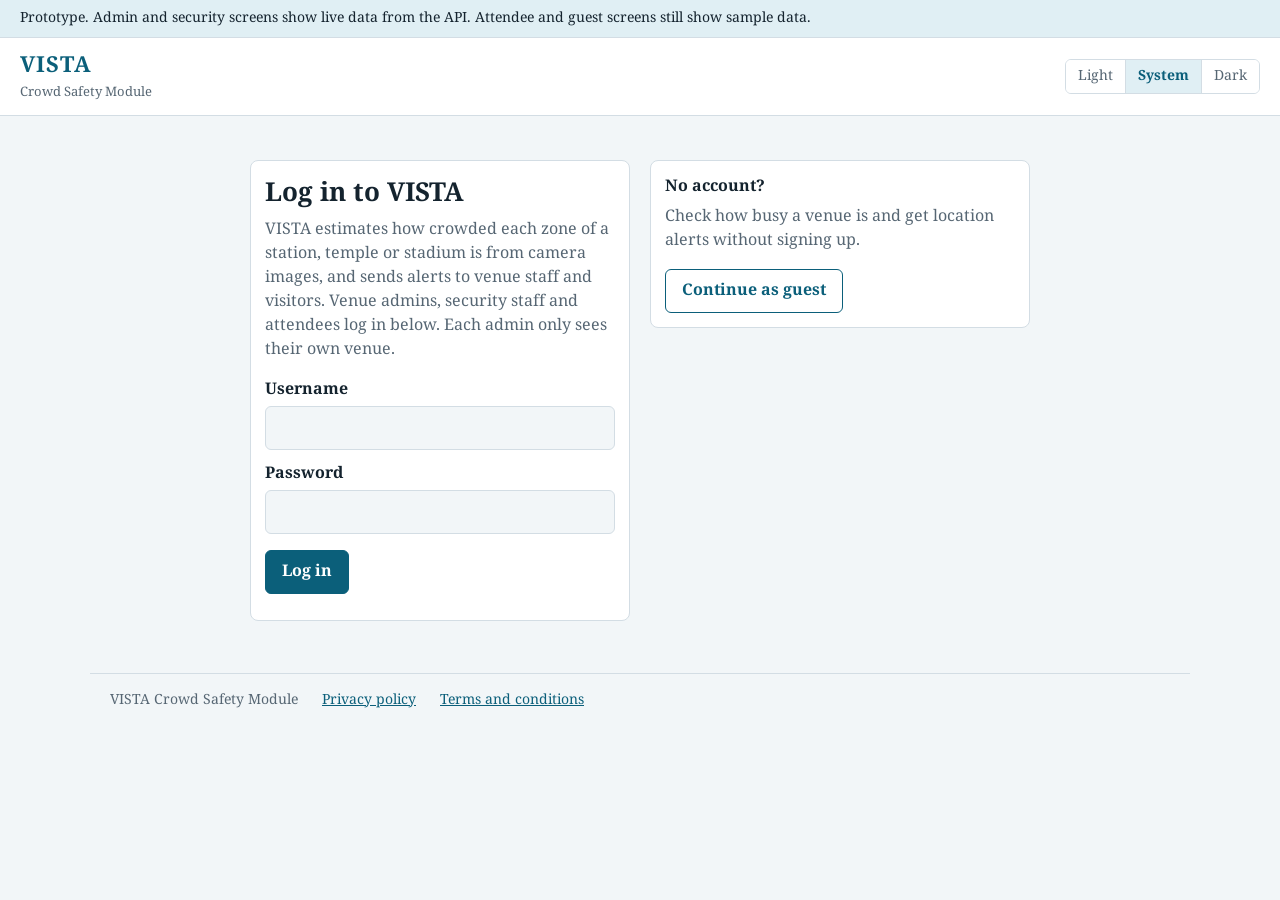
==== web/app.html @ d5109e99 "feat: new home page" ====
<!doctype html>
<html lang="en">
<head>
<meta charset="utf-8">
<meta name="viewport" content="width=device-width, initial-scale=1, viewport-fit=cover">
<title>VISTA Crowd Safety | Crowd alerts for public venues</title>
<meta name="description" content="VISTA estimates how crowded each zone of a station, temple or stadium is from camera images, and sends alerts to venue staff and visitors.">
<!-- seo:start -->
<link rel="canonical" href="https://[[FILL: domain]]/">
<meta property="og:type" content="website">
<meta property="og:site_name" content="VISTA Crowd Safety Module">
<meta property="og:title" content="VISTA Crowd Safety | Crowd alerts for public venues">
<meta property="og:description" content="VISTA estimates how crowded each zone of a station, temple or stadium is from camera images, and sends alerts to venue staff and visitors.">
<meta property="og:url" content="https://[[FILL: domain]]/">
<meta name="twitter:card" content="summary">
<meta name="twitter:title" content="VISTA Crowd Safety | Crowd alerts for public venues">
<meta name="twitter:description" content="VISTA estimates how crowded each zone of a station, temple or stadium is from camera images, and sends alerts to venue staff and visitors.">
<script type="application/ld+json">{"@context":"https://schema.org","@type":"WebSite","name":"VISTA Crowd Safety Module","url":"https://[[FILL: domain]]/"}</script>
<!-- Google Search Console: after you verify the domain, paste the google-site-verification meta tag here. -->
<!-- seo:end -->
<meta name="theme-color" content="#f2f6f8" media="(prefers-color-scheme: light)">
<meta name="theme-color" content="#0d1920" media="(prefers-color-scheme: dark)">
<link rel="preconnect" href="https://fonts.googleapis.com">
<link rel="preconnect" href="https://fonts.gstatic.com" crossorigin>
<script src="theme.js"></script>
<link rel="icon" href="favicon.svg" type="image/svg+xml">
<link rel="icon" href="favicon.ico" sizes="any">
<link rel="apple-touch-icon" href="apple-touch-icon.png">
<link href="https://fonts.googleapis.com/css2?family=Noto+Serif+Thai:wght@400;700&display=swap" rel="stylesheet">
<link rel="stylesheet" href="style.css">
</head>
<body>
<a class="skip" href="#main">Skip to content</a>
<noscript><p style="padding:16px">This site needs JavaScript turned on.</p></noscript>
<div class="notice" role="note">Prototype. Admin and security screens show live data from the API. Attendee and guest screens still show sample data.</div>
<header>
  <div class="brand">VISTA<small>Crowd Safety Module</small></div>
  <div id="theme" role="group" aria-label="Colour theme"><button type="button" data-mode="light" aria-pressed="false">Light</button><button type="button" data-mode="system" aria-pressed="false">System</button><button type="button" data-mode="dark" aria-pressed="false">Dark</button></div>
  <div id="who" hidden style="display:flex;gap:12px;align-items:center"><span id="whotxt"></span><button class="btn ghost" id="out">Log out</button></div>
</header>
<div id="shell">
<aside id="side" aria-label="Sidebar" hidden>
  <div class="side-head"><b id="sidewho"></b><span id="sidesub"></span></div>
  <button class="btn ghost" id="menubtn" type="button" aria-expanded="false" aria-controls="sidenav">Menu</button>
  <nav id="sidenav" aria-label="Pages"><ul id="navlist"></ul></nav>
</aside>
<main id="main" tabindex="-1">
<div id="apierr" class="msg t3" role="alert" hidden></div>
<section id="login">
  <div class="cols" style="max-width:780px;margin:24px auto 0">
    <form class="card" id="lg" novalidate>
      <h1>Log in to VISTA</h1>
      <p class="sub">VISTA estimates how crowded each zone of a station, temple or stadium is from camera images, and sends alerts to venue staff and visitors. Venue admins, security staff and attendees log in below. Each admin only sees their own venue.</p>
      <label for="un">Username</label><input type="text" id="un" autocomplete="username">
      <label for="pw">Password</label><input type="password" id="pw" autocomplete="current-password">
      <div id="lgmsg" role="alert"></div>
      <div class="row" style="margin-top:16px"><button class="btn" type="submit" id="lgbtn">Log in</button></div>
    </form>
    <div class="card">
      <h3>No account?</h3>
      <p class="sub">Check how busy a venue is and get location alerts without signing up.</p>
      <button class="btn ghost" id="guest" type="button">Continue as guest</button>
    </div>
  </div>
</section>

<section class="page" id="p-admin-overview" hidden>
  <h2 class="title" tabindex="-1">Overview</h2>
  <p class="sub">A summary of your venue, updated every 2 seconds from the vision service.</p>
  <div class="grid" id="ov-cards"></div>
  <h3 style="margin-top:28px">Zones that need attention</h3>
  <div class="grid" id="ov-attn" style="margin-top:10px"></div>
</section>

<section class="page" id="p-admin-zones" hidden>
  <h2 class="title" tabindex="-1">Live zones</h2>
  <p class="sub">Occupancy for each zone of your venue, updated every 2 seconds. A zone shows Stale if its camera has sent nothing for 30 seconds.</p>
  <div class="grid" id="zones"></div>
</section>

<section class="page" id="p-admin-cameras" hidden>
  <h2 class="title" tabindex="-1">Cameras</h2>
  <p class="sub">Add or edit the cameras for your venue. You can change the stream URL, IP address, zone name, range and alert levels.</p>
  <div class="row"><button class="btn" id="camadd" type="button">Add camera</button></div>
  <div id="cammsg" role="status"></div>
  <div id="keybox"></div>
  <div class="tw"><table>
    <caption class="sr">Cameras at your venue</caption>
    <thead><tr><th scope="col">Camera</th><th scope="col">Zone</th><th scope="col">Stream URL</th><th scope="col">IP address</th><th scope="col">Range</th><th scope="col">Caution / Warning / Critical</th><th scope="col">Calibration</th><th scope="col"><span class="sr">Actions</span></th></tr></thead>
    <tbody id="cams"></tbody>
  </table></div>
  <form class="card" id="camform" hidden novalidate style="margin-top:14px">
    <h3 id="cftitle">Edit camera</h3>
    <div class="fgrid">
      <div><label for="cfz">Zone name</label><input type="text" id="cfz" maxlength="80"></div>
      <div><label for="cfu">Stream URL</label><input type="text" id="cfu" placeholder="rtsp://10.0.4.21/s1"></div>
      <div><label for="cfi">IP address</label><input type="text" id="cfi" placeholder="10.0.4.21"></div>
      <div><label for="cfr">Detection range (m)</label><input type="number" id="cfr" min="1" max="200"></div>
      <div><label for="cfc">Caution at (%)</label><input type="number" id="cfc" min="1" max="100"></div>
      <div><label for="cfw">Warning at (%)</label><input type="number" id="cfw" min="1" max="100"></div>
      <div><label for="cfk">Critical at (%)</label><input type="number" id="cfk" min="1" max="100"></div>
    </div>
    <div id="cfmsg" role="alert"></div>
    <div class="row" style="margin-top:16px"><button class="btn" type="submit" id="cfsave">Save camera</button><button class="btn ghost" type="button" id="cfcancel">Cancel</button></div>
    <div id="cfextra" hidden>
      <h3 style="margin-top:22px">Calibration and key</h3>
      <p class="sub" style="margin-bottom:10px">Apply a calibration file made by calibrate.py (camera_patch.json), or generate a new ingest key.</p>
      <label for="cffile" style="margin-top:0">Calibration file</label>
      <input type="file" id="cffile" accept=".json,application/json">
      <div class="row" style="margin-top:14px"><button class="btn ghost" type="button" id="cfkey">Generate a new ingest key</button><button class="btn ghost danger" type="button" id="cfdel">Delete camera</button></div>
    </div>
  </form>
</section>

<section class="page" id="p-admin-thresholds" hidden>
  <h2 class="title" tabindex="-1">Thresholds</h2>
  <p class="sub">Occupancy % = people divided by (zone area times the reference density). The server uses 1.08 people per m&sup2; as 100%. Each camera sets its own levels on the Cameras page. These are the defaults.</p>
  <div class="card"><div class="row" style="margin:0"><span class="pill t0">Normal under 50%</span><span class="pill t1">Caution 50 to 75%</span><span class="pill t2">Warning 75 to 90%</span><span class="pill t3">Critical 90% and above</span></div></div>
  <h3 style="margin-top:28px">Current levels for your zones</h3>
  <div class="tw" style="margin-top:10px"><table style="min-width:520px">
    <caption class="sr">Alert levels for each zone</caption>
    <thead><tr><th scope="col">Zone</th><th scope="col">Camera</th><th scope="col">Caution / Warning / Critical</th></tr></thead>
    <tbody id="th-body"></tbody>
  </table></div>
</section>

<section class="page" id="p-admin-guide" hidden>
  <h2 class="title" tabindex="-1">Camera setup guide</h2>
  <p class="sub">How to bring a new camera online. A camera can send readings only after step 5.</p>
  <div class="card"><ol class="steps">
    <li>Add the camera on the Cameras page and copy its ingest key. It is shown only once.</li>
    <li>On a frame from the camera, pick 4 or more floor points and measure their real positions in metres in your venue's coordinate system.</li>
    <li>Put the points in a points.json file and run <code>python calibrate.py points.json</code> from the vision folder. It prints the calibration error. Aim for under 0.25 m.</li>
    <li>Open the camera with Edit, then choose the camera_patch.json file under Calibration file.</li>
    <li>Start the vision service with the ingest key as VISTA_CAMERA_KEY. The zone shows live numbers within a few seconds.</li>
  </ol></div>
  <div class="row" style="margin-top:14px"><button class="btn" type="button" data-go="cameras">Go to Cameras</button></div>
</section>

<section class="page" id="p-security-alerts" hidden>
  <h2 class="title" tabindex="-1">Alerts</h2>
  <p class="sub">Alerts for your venue will appear here with an Acknowledge button. Unacknowledged Critical alerts will escalate to the control room.</p>
  <div class="empty" style="max-width:640px">The alert engine is not built yet (Phase 2). Until then, check Zone status for the current level of each zone.<br><button class="btn ghost" type="button" data-go="status" style="margin-top:10px">Go to Zone status</button></div>
</section>

<section class="page" id="p-security-status" hidden>
  <h2 class="title" tabindex="-1">Zone status</h2>
  <p class="sub">Current level of every zone at your venue, updated every 2 seconds.</p>
  <div class="grid" id="zones-sec"></div>
</section>

<section class="page" id="p-attendee-register" hidden>
  <h2 class="title" tabindex="-1">Register</h2>
  <p class="sub">Register for a venue and get a QR code for check-in. Registration pauses on its own while a zone is at Critical.</p>
  <div class="msg t1" style="max-width:640px">Sample data. Real registration and signed QR codes arrive in Phase 4.</div>
  <form class="card" id="reg" novalidate style="max-width:520px">
    <label for="nm">Full name</label><input type="text" id="nm" autocomplete="name">
    <label for="ph">Phone number</label><input type="tel" id="ph" inputmode="numeric" placeholder="10 digits" autocomplete="tel">
    <label for="vn">Venue</label><select id="vn"></select>
    <label id="ml">Registration type</label>
    <div class="radio" role="radiogroup" aria-labelledby="ml">
      <label><input type="radio" name="mode" value="Pre-registration" checked> Pre-registration</label>
      <label><input type="radio" name="mode" value="On-the-spot"> On-the-spot</label>
    </div>
    <div id="regmsg" role="alert"></div>
    <div class="row" style="margin-top:16px"><button class="btn" type="submit">Register and get my QR code</button></div>
  </form>
</section>

<section class="page" id="p-attendee-ticket" hidden>
  <h2 class="title" tabindex="-1">My ticket</h2>
  <p class="sub">Show this code at the entry point.</p>
  <div class="msg t1" style="max-width:640px">Sample data. This is a sample ticket and cannot be scanned.</div>
  <div class="card ticket" id="ticket" style="max-width:420px"></div>
</section>

<section class="page" id="p-attendee-venues" hidden>
  <h2 class="title" tabindex="-1">Venue crowding</h2>
  <p class="sub">See how busy a venue is before you go.</p>
  <div class="msg t1" style="max-width:640px">Sample data. These numbers are samples until the public venue API exists.</div>
  <label for="qa" style="margin-top:0">Search venues</label>
  <input type="text" id="qa" placeholder="Station, temple, stadium" style="max-width:420px">
  <div id="vlist-a" style="margin-top:12px;display:grid;gap:10px;max-width:640px"></div>
</section>

<section class="page" id="p-public-venues" hidden>
  <h2 class="title" tabindex="-1">Venue crowding</h2>
  <p class="sub">See how busy a venue is before you go. Read-only, no registration needed.</p>
  <div class="msg t1" style="max-width:640px">Sample data. These numbers are samples until the public venue API exists.</div>
  <label for="q" style="margin-top:0">Search venues</label>
  <input type="text" id="q" placeholder="Station, temple, stadium" style="max-width:420px">
  <div id="vlist" style="margin-top:12px;display:grid;gap:10px;max-width:640px"></div>
</section>

<section class="page" id="p-public-location" hidden>
  <h2 class="title" tabindex="-1">Location alerts</h2>
  <p class="sub">Turn on location to get alerts for the zone you are standing in. No sign-up needed.</p>
  <div class="msg t1" style="max-width:640px">Sample data. Location alerts are a demo until the geofence arrives in Phase 3.</div>
  <div class="row"><button class="btn ghost" id="loc" type="button">Turn location on (demo: Platform 1)</button></div>
  <div id="geo" style="max-width:640px"></div>
</section>

</main>
</div>
<footer>
  <span>VISTA Crowd Safety Module</span>
  <a href="privacy.html">Privacy policy</a>
  <a href="terms.html">Terms and conditions</a>
</footer>
<script src="config.js"></script>
<script src="api.js"></script>
<script src="sample.js"></script>
<script src="app.js"></script>
</body>
</html>
---- web/style.css ----
:root{--bg:#f2f6f8;--surf:#fff;--ink:#14232e;--mut:#566673;--line:#d3dde4;--acc:#0b5f7a;--accf:#e0eff4;--on:#fff;
--n:#216e48;--c:#8a5a0a;--w:#a8470f;--k:#b32727;--nf:#e3f3ea;--cf:#fbf0d9;--wf:#fbe7da;--kf:#fbe0e0;
padding-top:env(safe-area-inset-top,0px);padding-bottom:env(safe-area-inset-bottom,0px);box-sizing:border-box}
@media (prefers-color-scheme:dark){:root:not([data-theme="light"]){--bg:#0d1920;--surf:#14252e;--ink:#e6eef3;--mut:#93a6b3;--line:#26414f;--acc:#5cc2e0;--accf:#12323f;--on:#07202a;
--n:#6fd19b;--c:#e9b84f;--w:#f19a62;--k:#ff8a8a;--nf:#13362a;--cf:#3a2f12;--wf:#3d2415;--kf:#431b1b}}
:root[data-theme="dark"]{--bg:#0d1920;--surf:#14252e;--ink:#e6eef3;--mut:#93a6b3;--line:#26414f;--acc:#5cc2e0;--accf:#12323f;--on:#07202a;
--n:#6fd19b;--c:#e9b84f;--w:#f19a62;--k:#ff8a8a;--nf:#13362a;--cf:#3a2f12;--wf:#3d2415;--kf:#431b1b}
html{scroll-padding-top:env(safe-area-inset-top,0px)}
*{box-sizing:border-box}
body{margin:0;background:var(--bg);color:var(--ink);font:400 16px/1.5 "Noto Serif Thai",Georgia,serif}
header{background:var(--surf);border-bottom:1px solid var(--line);padding:12px 20px;display:flex;flex-wrap:wrap;gap:12px 28px;align-items:center}
.brand{font-weight:700;font-size:22px;letter-spacing:.04em;color:var(--acc)}
.brand small{display:block;font-size:13px;font-weight:400;letter-spacing:0;color:var(--mut)}
button:focus-visible,input:focus-visible,select:focus-visible{outline:3px solid var(--acc);outline-offset:2px}
main{max-width:1100px;margin:0 auto;padding:20px}
[hidden]{display:none!important}
h1{font-size:26px;margin:0 0 4px}h2{font-size:18px;margin:28px 0 10px}h3{font-size:16px;margin:0 0 6px}
.sub{color:var(--mut);margin:0 0 16px;max-width:62ch}
.row{display:flex;gap:10px;flex-wrap:wrap;align-items:center;margin-bottom:12px}
.btn{font:inherit;font-weight:700;border:1px solid var(--acc);background:var(--acc);color:var(--on);padding:9px 16px;border-radius:6px;cursor:pointer}
.btn.ghost{background:none;color:var(--acc)}
.btn:disabled{opacity:.5;cursor:default}
.grid{display:grid;grid-template-columns:repeat(auto-fill,minmax(250px,1fr));gap:12px}
.cols{display:grid;grid-template-columns:repeat(auto-fit,minmax(310px,1fr));gap:20px;align-items:start}
.card{background:var(--surf);border:1px solid var(--line);border-radius:8px;padding:14px}
.zone .top{display:flex;justify-content:space-between;gap:8px;align-items:start}
.zone b{display:block}.zone span.v{color:var(--mut);font-size:14px}
.big{font-size:30px;font-weight:700;margin:8px 0 2px}
.bar{height:8px;background:var(--line);border-radius:4px;overflow:hidden}
.bar i{display:block;height:100%;background:currentColor}
.pill{font-size:13px;font-weight:700;padding:2px 9px;border-radius:4px;white-space:nowrap}
.t0{color:var(--n);background:var(--nf)}.t1{color:var(--c);background:var(--cf)}.t2{color:var(--w);background:var(--wf)}.t3{color:var(--k);background:var(--kf)}
.tw{overflow-x:auto}
table{border-collapse:collapse;width:100%;min-width:1000px;background:var(--surf);border:1px solid var(--line)}
th,td{text-align:left;padding:9px 12px;border-bottom:1px solid var(--line);font-size:15px}
th{background:var(--accf);color:var(--acc)}
ol.steps{margin:0;padding-left:22px}ol.steps li{margin:4px 0}
label{display:block;font-weight:700;margin:12px 0 4px}
input[type=text],input[type=tel],input[type=password],input[type=number],select{font:inherit;width:100%;padding:9px 10px;border:1px solid var(--line);border-radius:6px;background:var(--bg);color:var(--ink)}
.radio{display:flex;gap:16px;flex-wrap:wrap}.radio label{font-weight:400;margin:0;display:flex;gap:6px;align-items:center}
.msg{padding:10px 12px;border-radius:6px;margin:12px 0 0}
.empty{color:var(--mut);padding:18px;text-align:center;border:1px dashed var(--line);border-radius:8px}
.alert{border-left:5px solid currentColor}
.alert p{margin:2px 0;color:var(--ink)}
.ticket{text-align:center}.ticket svg{width:200px;height:200px;background:#fff;padding:8px;border-radius:6px;border:1px solid var(--line)}
dl{margin:10px 0 0;text-align:left;display:grid;grid-template-columns:auto 1fr;gap:4px 12px}dt{color:var(--mut)}dd{margin:0;font-weight:700}
.gone{display:none}
@media(prefers-reduced-motion:no-preference){.bar i{transition:width .6s}}

html{font-size:100%}
h1,h2,h3,h4,h5{font-family:"Noto Serif Thai",Georgia,serif;font-weight:700}
small{font-size:.75rem}
[id^="p-public-"] .title{font-size:4.210rem}
[id^="p-public-"] h2{font-size:3.158rem}
[id^="p-public-"] h3{font-size:2.369rem}
[id^="p-public-"] h4{font-size:1.777rem}
[id^="p-public-"] h5{font-size:1.333rem}
@media(max-width:700px){[id^="p-public-"] .title{font-size:2.369rem}[id^="p-public-"] h2{font-size:1.777rem}}
.fgrid{display:grid;grid-template-columns:repeat(auto-fit,minmax(220px,1fr));gap:0 16px}
td button{white-space:nowrap}

.notice{background:var(--accf);color:var(--ink);border-bottom:1px solid var(--line);padding:8px 20px;font-size:14px}
footer{max-width:1100px;margin:32px auto 0;padding:16px 20px 24px;border-top:1px solid var(--line);color:var(--mut);font-size:14px;display:flex;gap:8px 24px;flex-wrap:wrap}
footer a,.legal a{color:var(--acc)}
.legal{max-width:760px}
.legal h2{margin:28px 0 8px}
.legal p,.legal li{max-width:68ch}
.legal ul{padding-left:20px}
.todo{background:#fff3b0;color:#3a2f00;padding:0 3px}
.brand a{color:inherit;text-decoration:none}

:root{color-scheme:light}
:root[data-theme="dark"]{color-scheme:dark}
@media (prefers-color-scheme:dark){:root:not([data-theme="light"]){color-scheme:dark}}
#theme{margin-left:auto;display:flex;border:1px solid var(--line);border-radius:6px;overflow:hidden}
#theme button{font:inherit;font-size:14px;background:var(--surf);color:var(--mut);border:0;padding:6px 12px;cursor:pointer}
#theme button+button{border-left:1px solid var(--line)}
#theme button[aria-pressed=true]{background:var(--accf);color:var(--acc);font-weight:700}

.title{font-size:26px;margin:0 0 4px}

.sr{position:absolute;width:1px;height:1px;overflow:hidden;clip:rect(0 0 0 0);white-space:nowrap}
.skip{position:absolute;left:-999px;top:0;background:var(--acc);color:var(--on);padding:8px 14px;z-index:20}
.skip:focus{left:8px;top:8px}
.title:focus{outline:none}
#shell{display:block}
#shell.has-side{display:grid;grid-template-columns:240px minmax(0,1fr)}
#shell.has-side main{margin:0;max-width:980px}
#side{border-right:1px solid var(--line);background:var(--surf);padding:16px 12px 24px;position:sticky;top:0;align-self:start;max-height:100vh;overflow-y:auto}
.side-head{padding:4px 12px 14px;border-bottom:1px solid var(--line);margin-bottom:10px}
.side-head b{display:block}
.side-head span{color:var(--mut);font-size:14px}
#navlist{list-style:none;margin:0;padding:0}
#navlist a{display:block;padding:9px 12px;border-left:3px solid transparent;color:var(--ink);text-decoration:none;border-radius:0 4px 4px 0}
#navlist a:hover{background:var(--bg)}
#navlist a[aria-current=page]{background:var(--accf);color:var(--acc);font-weight:700;border-left-color:var(--acc)}
#navlist a:focus-visible{outline:3px solid var(--acc);outline-offset:-3px}
#menubtn{display:none}
@media(max-width:820px){
  #shell.has-side{display:block}
  #side{position:static;max-height:none;border-right:0;border-bottom:1px solid var(--line);padding:10px 16px}
  .side-head{border-bottom:0;margin-bottom:6px;padding:0 0 6px}
  #menubtn{display:block;width:100%;text-align:left}
  #sidenav{display:none}
  #sidenav.open{display:block;margin-top:8px}
}

.tn{color:var(--mut);background:var(--bg)}
.btn.danger{border-color:var(--k);color:var(--k)}
.keybox{border:2px solid var(--acc);border-radius:6px;padding:14px;margin:0 0 14px;background:var(--surf)}
code{font-family:ui-monospace,Consolas,monospace;word-break:break-all}
.keybox code{display:block;padding:8px;background:var(--bg);border:1px solid var(--line);border-radius:4px}
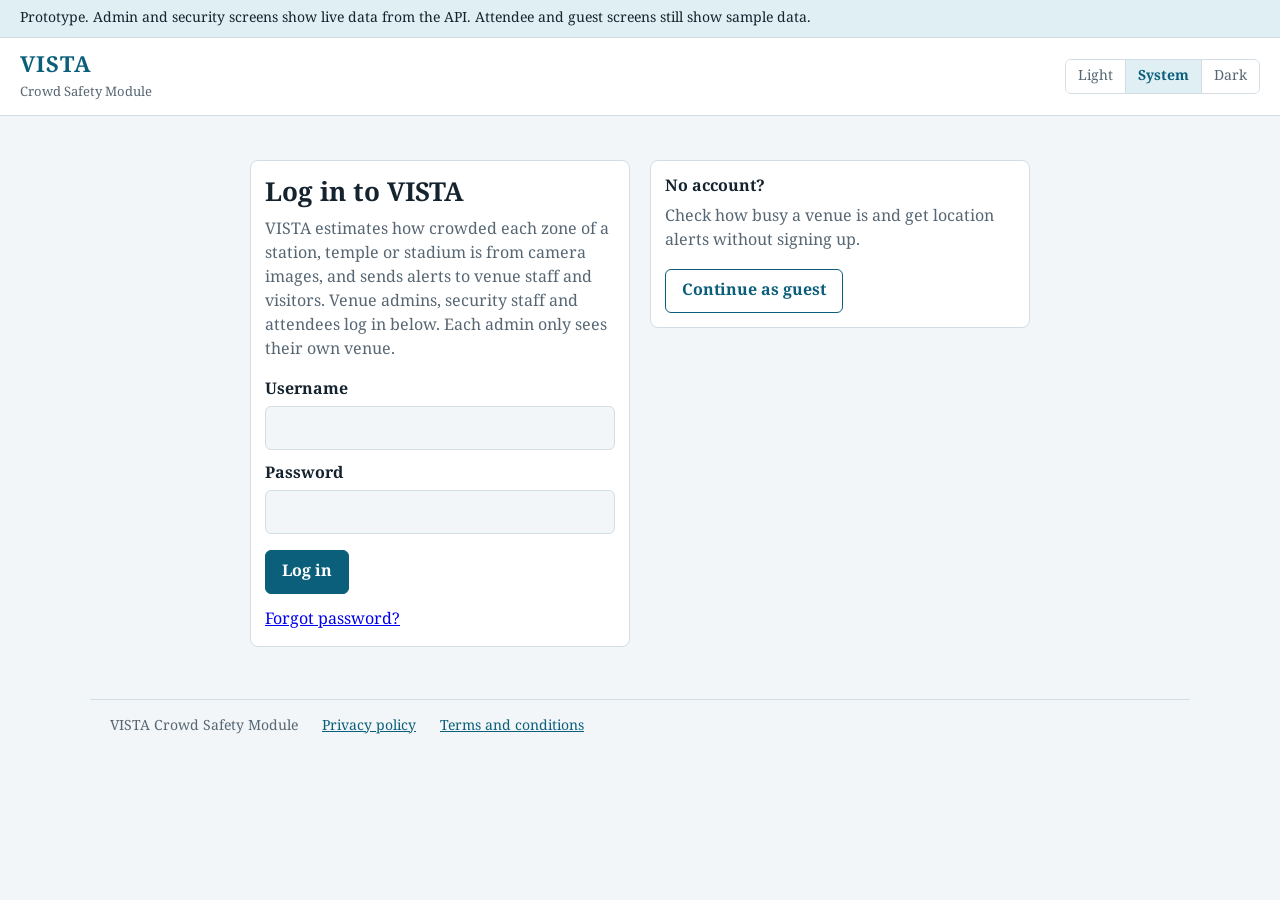
==== commit 266eba87: "feat: forgot password with a recovery question" ====
--- a/web/app.html
+++ b/web/app.html
@@ -3,21 +3,9 @@
 <head>
 <meta charset="utf-8">
 <meta name="viewport" content="width=device-width, initial-scale=1, viewport-fit=cover">
-<title>VISTA Crowd Safety | Crowd alerts for public venues</title>
+<title>Log in | VISTA Crowd Safety</title>
 <meta name="description" content="VISTA estimates how crowded each zone of a station, temple or stadium is from camera images, and sends alerts to venue staff and visitors.">
-<!-- seo:start -->
-<link rel="canonical" href="https://[[FILL: domain]]/">
-<meta property="og:type" content="website">
-<meta property="og:site_name" content="VISTA Crowd Safety Module">
-<meta property="og:title" content="VISTA Crowd Safety | Crowd alerts for public venues">
-<meta property="og:description" content="VISTA estimates how crowded each zone of a station, temple or stadium is from camera images, and sends alerts to venue staff and visitors.">
-<meta property="og:url" content="https://[[FILL: domain]]/">
-<meta name="twitter:card" content="summary">
-<meta name="twitter:title" content="VISTA Crowd Safety | Crowd alerts for public venues">
-<meta name="twitter:description" content="VISTA estimates how crowded each zone of a station, temple or stadium is from camera images, and sends alerts to venue staff and visitors.">
-<script type="application/ld+json">{"@context":"https://schema.org","@type":"WebSite","name":"VISTA Crowd Safety Module","url":"https://[[FILL: domain]]/"}</script>
-<!-- Google Search Console: after you verify the domain, paste the google-site-verification meta tag here. -->
-<!-- seo:end -->
+<meta name="robots" content="noindex">
 <meta name="theme-color" content="#f2f6f8" media="(prefers-color-scheme: light)">
 <meta name="theme-color" content="#0d1920" media="(prefers-color-scheme: dark)">
 <link rel="preconnect" href="https://fonts.googleapis.com">
@@ -36,7 +24,7 @@
 <header>
   <div class="brand">VISTA<small>Crowd Safety Module</small></div>
   <div id="theme" role="group" aria-label="Colour theme"><button type="button" data-mode="light" aria-pressed="false">Light</button><button type="button" data-mode="system" aria-pressed="false">System</button><button type="button" data-mode="dark" aria-pressed="false">Dark</button></div>
-  <div id="who" hidden style="display:flex;gap:12px;align-items:center"><span id="whotxt"></span><button class="btn ghost" id="out">Log out</button></div>
+  <div id="who" hidden style="display:flex;gap:12px;align-items:center"><a href="recovery.html">Recovery question</a><span id="whotxt"></span><button class="btn ghost" id="out">Log out</button></div>
 </header>
 <div id="shell">
 <aside id="side" aria-label="Sidebar" hidden>
@@ -55,6 +43,7 @@
       <label for="pw">Password</label><input type="password" id="pw" autocomplete="current-password">
       <div id="lgmsg" role="alert"></div>
       <div class="row" style="margin-top:16px"><button class="btn" type="submit" id="lgbtn">Log in</button></div>
+      <p style="margin:14px 0 0"><a href="forgot.html">Forgot password?</a></p>
     </form>
     <div class="card">
       <h3>No account?</h3>
